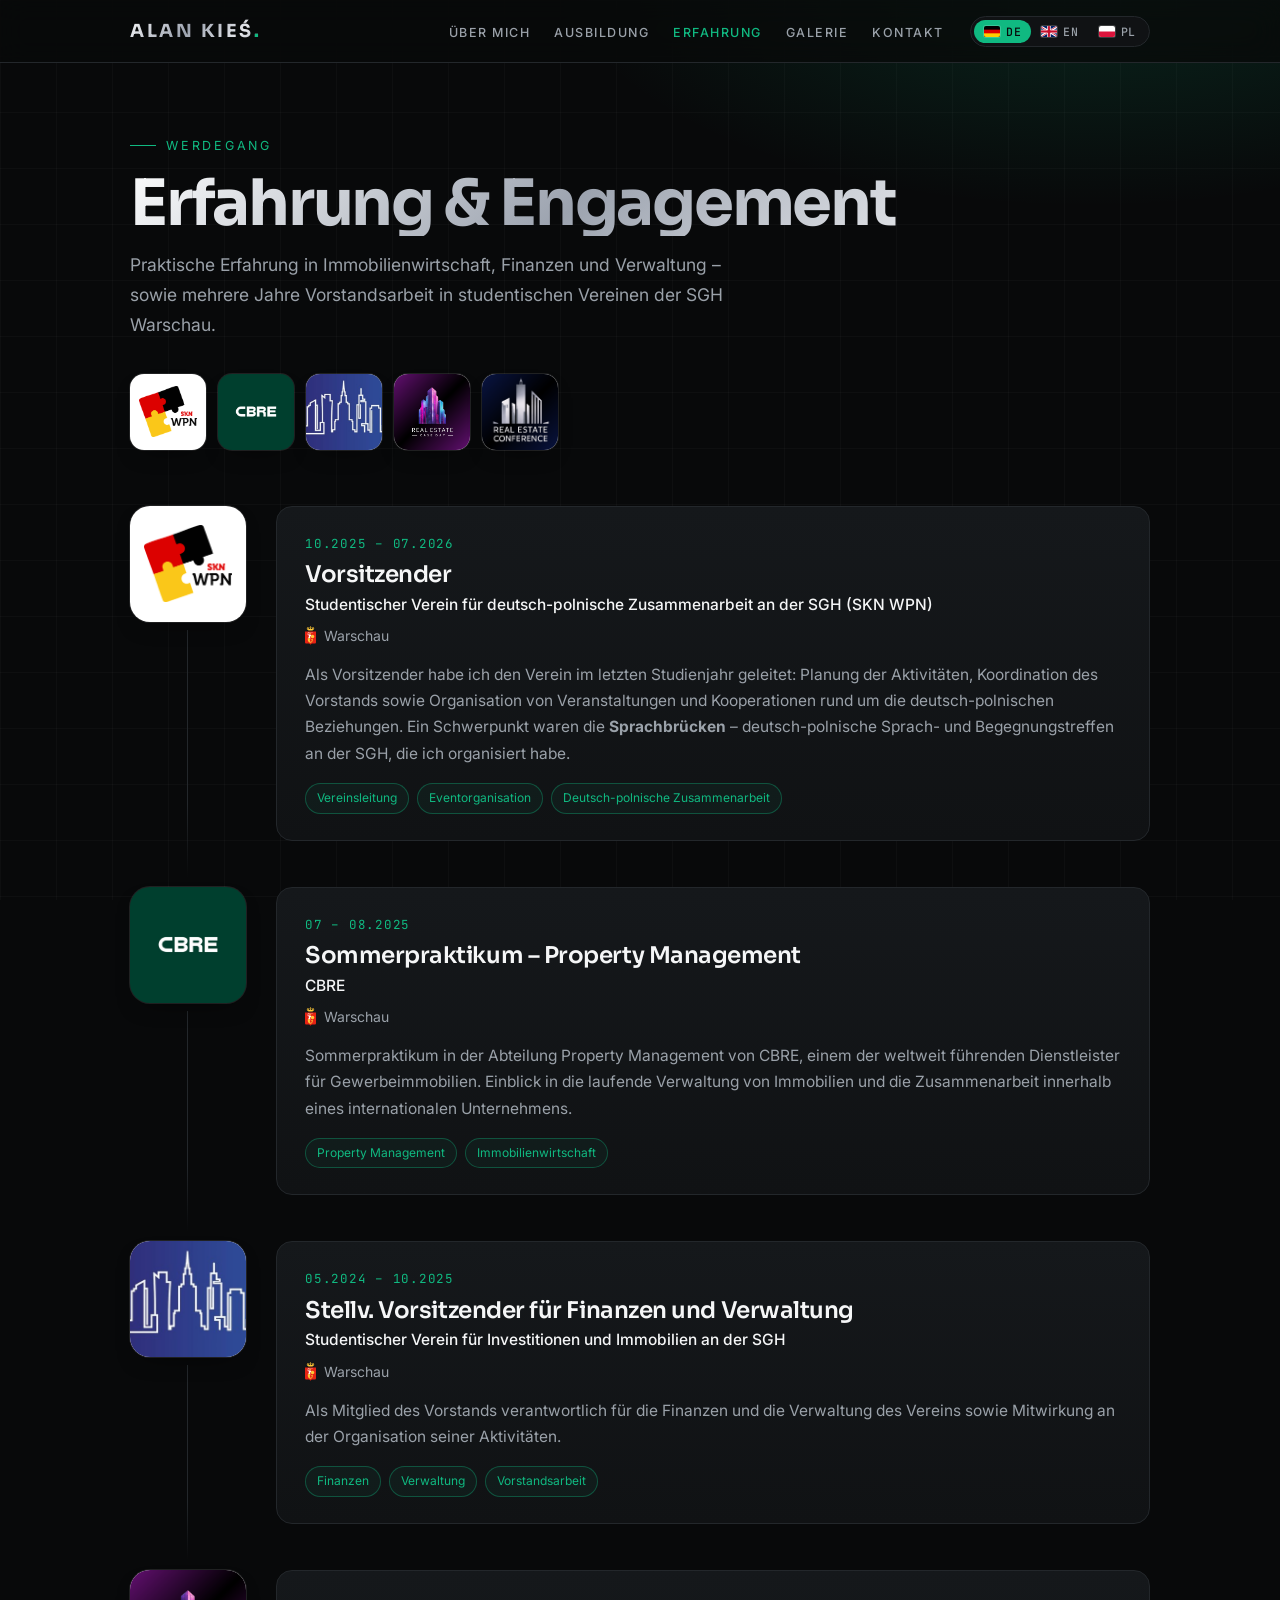
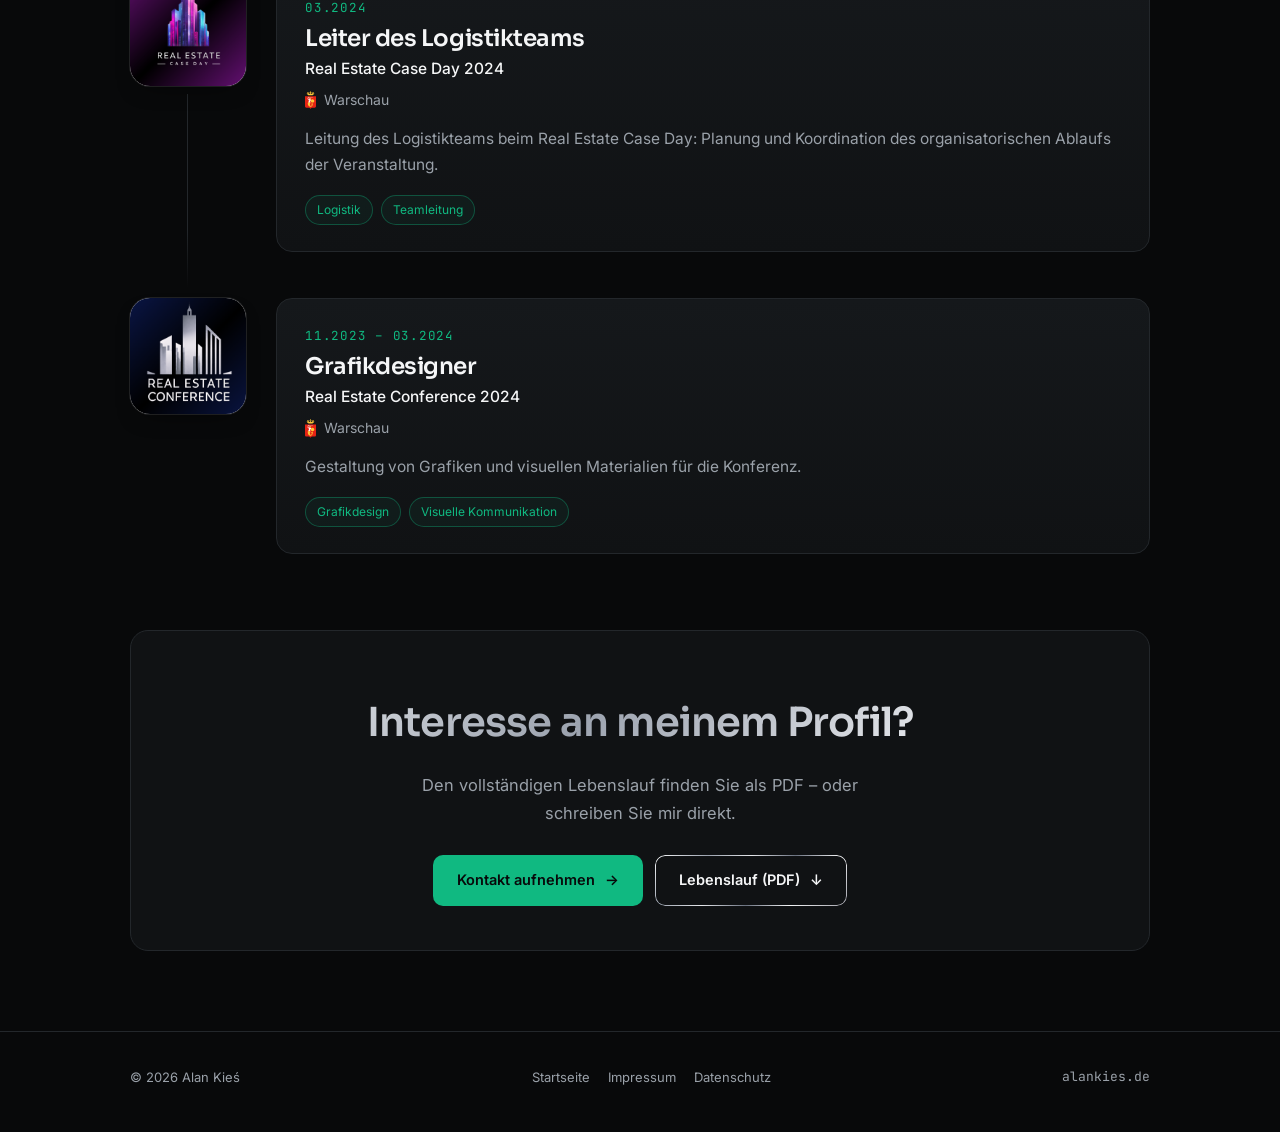
==== erfahrung.html @ ff62391e "Add files via upload" ====
<!doctype html>
<html lang="de">
<head>
<meta charset="utf-8">
<meta name="viewport" content="width=device-width, initial-scale=1">
<title>Erfahrung – Alan Kieś</title>
<meta name="description" content="Berufliche Erfahrung und studentisches Engagement von Alan Kieś – CBRE, SKN WPN, SGH Warschau.">
<meta name="theme-color" content="#08090a">
<link rel="preconnect" href="https://fonts.googleapis.com">
<link rel="preconnect" href="https://fonts.gstatic.com" crossorigin>
<link href="https://fonts.googleapis.com/css2?family=Sora:wght@300;400;600;700&family=Inter:wght@400;500;600&family=JetBrains+Mono:wght@400;500&display=swap" rel="stylesheet">
<link rel="stylesheet" href="style.css">
</head>
<body>

<nav>
  <div class="wrap">
    <a class="logo chrome" href="index.html">ALAN KIEŚ<span class="dot">.</span></a>
    <div class="nav-right">
      <ul>
        <li><a href="index.html#ueber-mich" data-i18n="nav_about">Über mich</a></li>
        <li><a href="index.html#ausbildung" data-i18n="nav_edu">Ausbildung</a></li>
        <li><a href="erfahrung.html" aria-current="page" data-i18n="nav_exp">Erfahrung</a></li>
        <li><a href="galerie.html" data-i18n="nav_gallery">Galerie</a></li>
        <li><a href="index.html#kontakt" data-i18n="nav_contact">Kontakt</a></li>
      </ul>
      <div class="lang-switch" role="group" aria-label="Sprache / Language / Język">
        <button type="button" data-lang="de" aria-pressed="true"><img class="flag" src="flags/de.svg" alt="">DE</button>
        <button type="button" data-lang="en" aria-pressed="false"><img class="flag" src="flags/gb.svg" alt="">EN</button>
        <button type="button" data-lang="pl" aria-pressed="false"><img class="flag" src="flags/pl.svg" alt="">PL</button>
      </div>
    </div>
  </div>
</nav>

<main class="wrap">
  <header class="page-head">
    <div class="eyebrow" data-i18n="e_eye">Werdegang</div>
    <h1 class="chrome" data-i18n="e_h">Erfahrung &amp; Engagement</h1>
    <p data-i18n="e_p">Praktische Erfahrung in Immobilienwirtschaft, Finanzen und Verwaltung – sowie mehrere Jahre Vorstandsarbeit in studentischen Vereinen der SGH Warschau.</p>
  </header>

  <!-- Logo-Leiste: Klick springt zur Station -->
  <div class="logo-wall">
    <a href="#skn-wpn" title="SKN WPN"><span class="logo-tile"><img src="logos/skn-wpn.png" alt="SKN WPN"></span></a>
    <a href="#cbre" title="CBRE"><span class="logo-tile cbre"><img src="logos/cbre.jpg" alt="CBRE"></span></a>
    <a href="#skn-inwestycji" title="SKN Inwestycji i Nieruchomości"><span class="logo-tile fill"><img src="logos/skn-inwestycji.jpg" alt="SKN Inwestycji i Nieruchomości"></span></a>
    <a href="#case-day" title="Real Estate Case Day 2024"><span class="logo-tile fill"><img src="logos/real-estate-case-day.png" alt="Real Estate Case Day"></span></a>
    <a href="#conference" title="Real Estate Conference 2024"><span class="logo-tile fill"><img src="logos/real-estate-conference.png" alt="Real Estate Conference"></span></a>
  </div>

  <!--
    NEUE STATION HINZUFÜGEN:
    Einen <article class="station"> … </article>-Block kopieren und anpassen.
    Logo in den Ordner "logos/" legen. Für Texte in EN/PL unten im Skript
    neue Schlüssel ergänzen (oder data-i18n weglassen – dann bleibt Deutsch).
  -->
  <div class="timeline">

    <article class="station reveal" id="skn-wpn">
      <div class="logo-tile"><img src="logos/skn-wpn.png" alt="SKN WPN"></div>
      <div class="station-body">
        <div class="date">10.2025 – 07.2026</div>
        <h2 data-i18n="exp1_t">Vorsitzender</h2>
        <div class="org" data-i18n="exp1_w">Studentischer Verein für deutsch-polnische Zusammenarbeit an der SGH (SKN WPN)</div>
        <div class="place"><img class="crest" src="wappen/warszawa.svg" alt=""><span data-i18n="warsaw">Warschau</span></div>
        <p data-i18n="s1_d">Als Vorsitzender habe ich den Verein im letzten Studienjahr geleitet: Planung der Aktivitäten, Koordination des Vorstands sowie Organisation von Veranstaltungen und Kooperationen rund um die deutsch-polnischen Beziehungen. Ein Schwerpunkt waren die <strong>Sprachbrücken</strong> – deutsch-polnische Sprach- und Begegnungstreffen an der SGH, die ich organisiert habe.</p>
        <div class="tags">
          <span class="tag" data-i18n="t_lead">Vereinsleitung</span>
          <span class="tag" data-i18n="t_events">Eventorganisation</span>
          <span class="tag" data-i18n="t_depl">Deutsch-polnische Zusammenarbeit</span>
        </div>
      </div>
    </article>

    <article class="station reveal" id="cbre">
      <div class="logo-tile cbre"><img src="logos/cbre.jpg" alt="CBRE"></div>
      <div class="station-body">
        <div class="date">07 – 08.2025</div>
        <h2 data-i18n="exp2_t">Sommerpraktikum – Property Management</h2>
        <div class="org">CBRE</div>
        <div class="place"><img class="crest" src="wappen/warszawa.svg" alt=""><span data-i18n="warsaw">Warschau</span></div>
        <!-- ▼ Tipp: hier konkrete Aufgaben ergänzen (z. B. Objekte, Reports, Abrechnungen) -->
        <p data-i18n="s2_d">Sommerpraktikum in der Abteilung Property Management von CBRE, einem der weltweit führenden Dienstleister für Gewerbeimmobilien. Einblick in die laufende Verwaltung von Immobilien und die Zusammenarbeit innerhalb eines internationalen Unternehmens.</p>
        <div class="tags">
          <span class="tag">Property Management</span>
          <span class="tag" data-i18n="t_re">Immobilienwirtschaft</span>
        </div>
      </div>
    </article>

    <article class="station reveal" id="skn-inwestycji">
      <div class="logo-tile fill"><img src="logos/skn-inwestycji.jpg" alt="SKN Inwestycji i Nieruchomości"></div>
      <div class="station-body">
        <div class="date">05.2024 – 10.2025</div>
        <h2 data-i18n="exp3_t">Stellv. Vorsitzender für Finanzen und Verwaltung</h2>
        <div class="org" data-i18n="exp3_w">Studentischer Verein für Investitionen und Immobilien an der SGH</div>
        <div class="place"><img class="crest" src="wappen/warszawa.svg" alt=""><span data-i18n="warsaw">Warschau</span></div>
        <p data-i18n="s3_d">Als Mitglied des Vorstands verantwortlich für die Finanzen und die Verwaltung des Vereins sowie Mitwirkung an der Organisation seiner Aktivitäten.</p>
        <div class="tags">
          <span class="tag" data-i18n="t_fin">Finanzen</span>
          <span class="tag" data-i18n="t_admin">Verwaltung</span>
          <span class="tag" data-i18n="t_board">Vorstandsarbeit</span>
        </div>
      </div>
    </article>

    <article class="station reveal" id="case-day">
      <div class="logo-tile fill"><img src="logos/real-estate-case-day.png" alt="Real Estate Case Day"></div>
      <div class="station-body">
        <div class="date">03.2024</div>
        <h2 data-i18n="exp4_t">Leiter des Logistikteams</h2>
        <div class="org">Real Estate Case Day 2024</div>
        <div class="place"><img class="crest" src="wappen/warszawa.svg" alt=""><span data-i18n="warsaw">Warschau</span></div>
        <p data-i18n="s4_d">Leitung des Logistikteams beim Real Estate Case Day: Planung und Koordination des organisatorischen Ablaufs der Veranstaltung.</p>
        <div class="tags">
          <span class="tag" data-i18n="t_log">Logistik</span>
          <span class="tag" data-i18n="t_team">Teamleitung</span>
        </div>
      </div>
    </article>

    <article class="station reveal" id="conference">
      <div class="logo-tile fill"><img src="logos/real-estate-conference.png" alt="Real Estate Conference"></div>
      <div class="station-body">
        <div class="date">11.2023 – 03.2024</div>
        <h2 data-i18n="exp5_t">Grafikdesigner</h2>
        <div class="org">Real Estate Conference 2024</div>
        <div class="place"><img class="crest" src="wappen/warszawa.svg" alt=""><span data-i18n="warsaw">Warschau</span></div>
        <p data-i18n="exp5_d">Gestaltung von Grafiken und visuellen Materialien für die Konferenz.</p>
        <div class="tags">
          <span class="tag" data-i18n="t_design">Grafikdesign</span>
          <span class="tag" data-i18n="t_vis">Visuelle Kommunikation</span>
        </div>
      </div>
    </article>

  </div>

  <div class="contact-box reveal" style="margin:30px 0 40px">
    <h2 class="chrome" data-i18n="e_cta_h">Interesse an meinem Profil?</h2>
    <p data-i18n="e_cta_p">Den vollständigen Lebenslauf finden Sie als PDF – oder schreiben Sie mir direkt.</p>
    <div class="links">
      <a class="btn primary" href="index.html#kontakt"><span data-i18n="btn_contact">Kontakt aufnehmen</span> <span class="arrow">→</span></a>
      <a class="btn ghost" href="cv-alan-kies-deutsch.pdf" target="_blank" rel="noopener"><span data-i18n="btn_cv">Lebenslauf (PDF)</span> <span class="arrow">↓</span></a>
    </div>
  </div>
</main>

<footer>
  <div class="wrap">
    <span>© 2026 Alan Kieś</span>
    <div class="legal">
      <a href="index.html" data-i18n="ft_home">Startseite</a>
      <a href="impressum.html">Impressum</a>
      <a href="impressum.html#datenschutz" data-i18n="ft_privacy">Datenschutz</a>
    </div>
    <span class="mono">alankies.de</span>
  </div>
</footer>

<script>
window.I18N = {
  en: {
    _title: "Experience – Alan Kieś",
    nav_about: "About", nav_edu: "Education", nav_exp: "Experience", nav_gallery: "Gallery", nav_contact: "Contact",
    e_eye: "Career", e_h: "Experience &amp; Engagement",
    e_p: "Hands-on experience in real estate, finance and administration – plus several years of board work in student associations at SGH Warsaw School of Economics.",
    warsaw: "Warsaw",
    exp1_t: "President",
    exp1_w: "Student Association for German-Polish Cooperation at SGH (SKN WPN)",
    s1_d: "As president, I led the association during my final year of studies: planning activities, coordinating the board and organising events and partnerships focused on German-Polish relations. A highlight was the <strong>“Sprachbrücken”</strong> – German-Polish language and networking meetings at SGH that I organised.",
    t_lead: "Leadership", t_events: "Event management", t_depl: "German-Polish cooperation",
    exp2_t: "Summer internship – Property Management",
    s2_d: "Summer internship in the Property Management department of CBRE, one of the world's leading commercial real estate services firms. Insight into day-to-day property management and collaboration within an international company.",
    t_re: "Real estate",
    exp3_t: "Vice President for Finance and Administration",
    exp3_w: "Student Association for Investment and Real Estate at SGH",
    s3_d: "Board member responsible for the association's finances and administration, and involved in organising its activities.",
    t_fin: "Finance", t_admin: "Administration", t_board: "Board work",
    exp4_t: "Head of the Logistics Team",
    s4_d: "Leading the logistics team at the Real Estate Case Day: planning and coordinating the organisational side of the event.",
    t_log: "Logistics", t_team: "Team leadership",
    exp5_t: "Graphic Designer",
    exp5_d: "Designing graphics and visual materials for the conference.",
    t_design: "Graphic design", t_vis: "Visual communication",
    e_cta_h: "Interested in my profile?",
    e_cta_p: "My full CV is available as a PDF – or feel free to contact me directly.",
    btn_contact: "Get in touch", btn_cv: "CV (PDF, German)",
    ft_home: "Home", ft_privacy: "Privacy"
  },
  pl: {
    _title: "Doświadczenie – Alan Kieś",
    nav_about: "O mnie", nav_edu: "Wykształcenie", nav_exp: "Doświadczenie", nav_gallery: "Galeria", nav_contact: "Kontakt",
    e_eye: "Ścieżka", e_h: "Doświadczenie i działalność",
    e_p: "Doświadczenie praktyczne w branży nieruchomości, finansach i administracji – oraz kilka lat pracy w zarządach kół naukowych Szkoły Głównej Handlowej w Warszawie.",
    warsaw: "Warszawa",
    exp1_t: "Przewodniczący",
    exp1_w: "Studenckie Koło Naukowe Współpracy Polsko-Niemieckiej SGH (SKN WPN)",
    s1_d: "Jako przewodniczący kierowałem kołem w ostatnim roku studiów: planowałem działalność, koordynowałem pracę zarządu oraz organizowałem wydarzenia i współpracę związaną ze stosunkami polsko-niemieckimi. Jednym z najważniejszych projektów były <strong>„Sprachbrücken”</strong> – polsko-niemieckie spotkania językowe w SGH, których byłem organizatorem.",
    t_lead: "Kierowanie organizacją", t_events: "Organizacja wydarzeń", t_depl: "Współpraca polsko-niemiecka",
    exp2_t: "Praktyki letnie – Property Management",
    s2_d: "Praktyki letnie w dziale Property Management firmy CBRE, jednej z wiodących na świecie firm doradczych na rynku nieruchomości komercyjnych. Wgląd w bieżące zarządzanie nieruchomościami i pracę w międzynarodowej firmie.",
    t_re: "Rynek nieruchomości",
    exp3_t: "Wiceprzewodniczący ds. finansów i administracji",
    exp3_w: "Studenckie Koło Naukowe Inwestycji i Nieruchomości SGH",
    s3_d: "Członek zarządu odpowiedzialny za finanse i administrację koła oraz współorganizator jego działalności.",
    t_fin: "Finanse", t_admin: "Administracja", t_board: "Praca w zarządzie",
    exp4_t: "Kierownik zespołu logistyki",
    s4_d: "Kierowanie zespołem logistyki podczas Real Estate Case Day: planowanie i koordynacja organizacyjnego przebiegu wydarzenia.",
    t_log: "Logistyka", t_team: "Kierowanie zespołem",
    exp5_t: "Grafik",
    exp5_d: "Projektowanie grafik i materiałów wizualnych na konferencję.",
    t_design: "Projektowanie graficzne", t_vis: "Komunikacja wizualna",
    e_cta_h: "Zainteresował Cię mój profil?",
    e_cta_p: "Pełne CV znajdziesz w PDF – możesz też napisać do mnie bezpośrednio.",
    btn_contact: "Skontaktuj się", btn_cv: "CV (PDF, po niemiecku)",
    ft_home: "Strona główna", ft_privacy: "Prywatność"
  }
};
</script>
<script src="i18n.js"></script>
</body>
</html>
---- style.css ----
/* =========================================================
   alankies.de – gemeinsames Stylesheet für alle Seiten
   ========================================================= */
:root{
  --black:#08090a;
  --panel:#101214;
  --panel-2:#15181b;
  --white:#f5f6f7;
  --grey:#9aa1a9;
  --line:#23272b;
  --emerald:#10b981;
  --emerald-deep:#047857;
  --emerald-glow:rgba(16,185,129,.18);
  --chrome:linear-gradient(135deg,#f9fafb 0%,#9ca3af 22%,#e5e7eb 40%,#6b7280 58%,#f3f4f6 76%,#a1a1aa 100%);
  --chrome-line:linear-gradient(90deg,transparent,#d1d5db 30%,#6b7280 50%,#e5e7eb 70%,transparent);
}
*{box-sizing:border-box;margin:0;padding:0}
html{scroll-behavior:smooth}
body{
  background:var(--black); color:var(--white);
  font-family:Inter,system-ui,sans-serif; font-size:16.5px; line-height:1.7;
  -webkit-font-smoothing:antialiased;
  background-image:
    radial-gradient(ellipse 60% 40% at 85% -5%, var(--emerald-glow), transparent 70%),
    linear-gradient(rgba(255,255,255,.025) 1px, transparent 1px),
    linear-gradient(90deg, rgba(255,255,255,.025) 1px, transparent 1px);
  background-size:auto, 56px 56px, 56px 56px;
  background-attachment:fixed;
  min-height:100vh; display:flex; flex-direction:column;
}
main{flex:1}
::selection{background:var(--emerald);color:var(--black)}
.wrap{max-width:1060px;margin:0 auto;padding:0 20px}
.mono{font-family:"JetBrains Mono",monospace}
a{color:inherit}

/* ---------- Chrom-Effekte ---------- */
.chrome{
  background:var(--chrome); background-size:200% 200%;
  -webkit-background-clip:text; background-clip:text; color:transparent;
  animation:shine 9s ease-in-out infinite;
}
@keyframes shine{0%,100%{background-position:0% 50%}50%{background-position:100% 50%}}
.rule{height:1px;background:var(--chrome-line);opacity:.55;border:0}

/* ---------- Navigation ---------- */
nav{position:sticky;top:0;z-index:20;
    background:rgba(8,9,10,.78);backdrop-filter:blur(14px);-webkit-backdrop-filter:blur(14px);
    border-bottom:1px solid var(--line)}
nav .wrap{display:flex;justify-content:space-between;align-items:center;min-height:62px;gap:18px}
.logo{font-family:Sora,sans-serif;font-weight:700;font-size:18px;letter-spacing:.14em;text-decoration:none;white-space:nowrap}
.logo .dot{color:var(--emerald);-webkit-text-fill-color:var(--emerald)}
.nav-right{display:flex;align-items:center;gap:26px}
nav ul{list-style:none;display:flex;gap:24px}
nav ul a{color:var(--grey);text-decoration:none;font-size:12.5px;font-weight:500;letter-spacing:.12em;text-transform:uppercase;transition:color .2s;white-space:nowrap}
nav ul a:hover, nav ul a[aria-current="page"]{color:var(--emerald)}

/* Sprachumschalter */
.lang-switch{display:flex;border:1px solid var(--line);border-radius:999px;padding:3px;background:var(--panel)}
.lang-switch button{
  font-family:"JetBrains Mono",monospace;font-size:11.5px;font-weight:500;letter-spacing:.06em;
  background:none;border:0;color:var(--grey);padding:4px 10px;border-radius:999px;cursor:pointer;transition:all .2s}
.lang-switch button:hover{color:var(--white)}
.lang-switch button[aria-pressed="true"]{background:var(--emerald);color:var(--black)}

@media (max-width:760px){
  nav .wrap{flex-wrap:wrap;padding-top:10px;padding-bottom:10px;row-gap:8px}
  .nav-right{display:contents}
  nav ul{order:3;width:100%;overflow-x:auto;gap:20px;padding-bottom:2px;scrollbar-width:none}
  nav ul::-webkit-scrollbar{display:none}
}

/* ---------- Buttons & Chips ---------- */
.eyebrow{font-size:12.5px;letter-spacing:.22em;text-transform:uppercase;color:var(--emerald);display:flex;align-items:center;gap:10px}
.eyebrow::before{content:"";width:26px;height:1px;background:var(--emerald)}
.chip{font-size:13px;padding:6px 14px;border-radius:999px;color:var(--white);background:var(--panel);border:1px solid var(--line)}
.chip i{font-style:normal;color:var(--emerald);margin-right:6px}
.btn{display:inline-flex;align-items:center;gap:10px;padding:13px 24px;border-radius:10px;
     font-weight:600;font-size:14.5px;text-decoration:none;transition:transform .2s,box-shadow .2s,background .2s}
.btn.primary{background:var(--emerald);color:var(--black)}
.btn.primary:hover{transform:translateY(-2px);box-shadow:0 10px 30px -8px rgba(16,185,129,.55)}
.btn.ghost{color:var(--white);position:relative;background:var(--panel);isolation:isolate}
.btn.ghost::before,.chrome-border::before{content:"";position:absolute;inset:0;border-radius:inherit;padding:1px;background:var(--chrome);
     -webkit-mask:linear-gradient(#000 0 0) content-box,linear-gradient(#000 0 0);-webkit-mask-composite:xor;mask-composite:exclude;z-index:-1;pointer-events:none}
.btn.ghost:hover{transform:translateY(-2px)}
.arrow{transition:transform .2s}
.btn:hover .arrow{transform:translateX(3px)}

/* ---------- Hero ---------- */
.hero{padding:76px 0 80px;display:grid;grid-template-columns:minmax(0,1fr) minmax(300px,410px);gap:64px;align-items:center}
h1{font-family:Sora,sans-serif;font-weight:700;font-size:clamp(46px,7vw,82px);line-height:1;letter-spacing:-.035em;margin:18px 0 22px}
.tagline{font-size:19px;color:var(--grey);max-width:560px}
.tagline strong{color:var(--white);font-weight:500}
.meta{margin-top:28px;display:flex;flex-wrap:wrap;gap:10px}
.cta{margin-top:36px;display:flex;flex-wrap:wrap;gap:14px}

/* Foto: natürliches Seitenverhältnis, kein Zuschnitt, versetzter Rahmen dahinter */
.portrait{position:relative;margin:0 18px 18px 0;isolation:isolate}
.portrait img{position:relative;display:block;width:100%;height:auto;border-radius:14px;
              box-shadow:0 40px 80px -36px rgba(0,0,0,.9),0 0 0 1px rgba(255,255,255,.08)}
.portrait::before{content:"";position:absolute;inset:18px -18px -18px 18px;border-radius:14px;z-index:-1;
                  border:1px solid rgba(16,185,129,.55);
                  background:linear-gradient(160deg,rgba(16,185,129,.16),rgba(16,185,129,0) 60%)}
.portrait::after{content:"";position:absolute;right:-70px;top:-50px;width:240px;height:240px;border-radius:50%;z-index:-2;
                 background:radial-gradient(circle,rgba(16,185,129,.22),transparent 70%)}
@media (max-width:820px){
  .hero{grid-template-columns:1fr;gap:40px;padding-top:40px}
  .portrait{order:-1;width:min(340px,82%)}
}

/* Wappen & Flaggen */
.crest{height:1.35em;width:auto;vertical-align:-.3em;margin-right:6px}
.chip .crest{height:18px;vertical-align:-4px;margin-right:4px}
.chip .crest + .crest{margin-left:-2px}
.flag{display:inline-block;width:22px;height:15px;object-fit:cover;border-radius:3px;box-shadow:0 0 0 1px rgba(255,255,255,.18)}
.lang-switch button{display:inline-flex;align-items:center;gap:6px}
.lang-switch .flag{width:16px;height:11px;border-radius:2px}
@media (max-width:420px){ .lang-switch .flag{display:none} }

/* Logo-Kacheln */
.logo-tile{position:relative;display:block;flex:none;width:68px;height:68px;border-radius:14px;overflow:hidden;background:#fff;
           box-shadow:0 0 0 1px rgba(255,255,255,.1),0 10px 24px -14px rgba(0,0,0,.8)}
.logo-tile img{position:absolute;inset:0;width:100%;height:100%;object-fit:contain;padding:9px}
.logo-tile.cbre{background:#003f2e}
.logo-tile.cbre img{padding:8px}
.logo-tile.fill img{object-fit:cover;padding:0}
.logo-tile.crest-tile{background:var(--panel-2)}
.logo-tile.crest-tile img{padding:10px}

/* ---------- Abschnitte ---------- */
section{padding:72px 0}
.sec-head{display:flex;align-items:baseline;gap:16px;margin-bottom:34px}
.sec-num{font-family:"JetBrains Mono",monospace;font-size:13px;color:var(--emerald)}
h2{font-family:Sora,sans-serif;font-weight:600;font-size:30px;letter-spacing:-.02em}
.lead p{color:var(--grey);font-size:17.5px;max-width:760px}
.lead p strong{color:var(--white);font-weight:500}
.lead p + p{margin-top:16px}

.card{background:linear-gradient(180deg,var(--panel-2),var(--panel));border:1px solid var(--line);border-radius:14px;
      padding:24px 26px;display:grid;grid-template-columns:150px 1fr;gap:22px;transition:border-color .25s,transform .25s}
.card + .card{margin-top:14px}
.card:hover{border-color:rgba(16,185,129,.45);transform:translateY(-2px)}
.card.with-logo{grid-template-columns:68px 1fr;align-items:start}
.card.with-logo .when{padding:0;margin-bottom:4px}
.more{margin-top:26px;display:flex;justify-content:flex-end}
.when{font-family:"JetBrains Mono",monospace;font-size:12.5px;color:var(--grey);text-transform:uppercase;letter-spacing:.06em;padding-top:3px}
.card h3{font-family:Sora,sans-serif;font-size:17.5px;font-weight:600;letter-spacing:-.01em}
.where{color:var(--emerald);font-size:14.5px;font-weight:500;margin-top:2px}
.card p{color:var(--grey);font-size:15.5px;margin-top:8px}
@media (max-width:600px){
  .card{grid-template-columns:1fr;gap:6px}
  .card.with-logo{grid-template-columns:52px 1fr;gap:16px;padding:20px}
  .card.with-logo .logo-tile{width:52px;height:52px;border-radius:11px}
}

.feature{margin-top:22px;position:relative;border-radius:16px;padding:30px 30px 28px;background:var(--panel);isolation:isolate;overflow:hidden}
.feature::after{content:"";position:absolute;right:-80px;top:-80px;width:220px;height:220px;border-radius:50%;
     background:radial-gradient(circle,rgba(16,185,129,.22),transparent 70%);z-index:-1}
.feature .label{font-family:"JetBrains Mono",monospace;font-size:12px;letter-spacing:.18em;text-transform:uppercase;color:var(--emerald)}
.feature h3{font-family:Sora,sans-serif;font-weight:400;font-size:clamp(19px,3vw,23px);line-height:1.4;margin:12px 0;letter-spacing:-.01em}
.feature p{color:var(--grey);font-size:15.5px}

/* Erfolge */
.awards{display:grid;grid-template-columns:repeat(auto-fit,minmax(210px,1fr));gap:14px}
.award{background:var(--panel);border:1px solid var(--line);border-radius:14px;padding:22px;transition:border-color .25s}
.award:hover{border-color:rgba(16,185,129,.45)}
.award .yr{font-family:"JetBrains Mono",monospace;font-size:12px;color:var(--emerald);letter-spacing:.06em}
.award strong{display:block;font-family:Sora,sans-serif;font-weight:600;font-size:16px;margin-top:6px;line-height:1.4}
.award span{color:var(--grey);font-size:14px}

/* Sprachen */
.langs{display:grid;grid-template-columns:repeat(auto-fit,minmax(200px,1fr));gap:14px}
.lang{background:var(--panel);border:1px solid var(--line);border-radius:14px;padding:22px}
.lang-top{display:flex;align-items:center;justify-content:space-between;gap:10px}
.lang .flag{width:30px;height:20px}
.lang .zh-badge{font-family:Sora,sans-serif;font-size:14px;color:#ffde00;background:#de2910;width:30px;height:20px;border-radius:3px;display:grid;place-items:center;line-height:1}
.lang strong{font-family:Sora,sans-serif;font-weight:600;font-size:18px;display:block}
.lang span{color:var(--grey);font-size:14.5px}
.bar{height:3px;background:var(--line);border-radius:3px;margin-top:16px;overflow:hidden}
.bar b{display:block;height:100%;background:linear-gradient(90deg,var(--emerald-deep),var(--emerald))}

/* Kontakt */
.contact-box{background:var(--panel);border:1px solid var(--line);border-radius:18px;padding:44px 34px;text-align:center}
.contact-box h2{font-size:clamp(28px,5vw,40px);margin:14px 0}
.contact-box p{color:var(--grey);max-width:500px;margin:0 auto}
.links{display:flex;flex-wrap:wrap;justify-content:center;gap:12px;margin-top:28px}
.phones{display:flex;flex-wrap:wrap;justify-content:center;gap:12px;margin-top:22px}
.phone{display:flex;align-items:center;gap:12px;padding:12px 18px;border-radius:12px;border:1px solid var(--line);
       background:var(--panel-2);text-decoration:none;transition:border-color .2s}
.phone:hover{border-color:var(--emerald)}
.phone .cc{font-family:"JetBrains Mono",monospace;font-size:11.5px;color:var(--black);background:var(--emerald);padding:2px 7px;border-radius:5px;font-weight:500}
.phone .num{font-family:"JetBrains Mono",monospace;font-size:14.5px}
.mail-plain{margin-top:18px;font-size:14px;color:var(--grey)}
.mail-plain a{color:var(--white);text-decoration:none;border-bottom:1px solid var(--line)}
.mail-plain a:hover{color:var(--emerald);border-color:var(--emerald)}

/* ---------- Footer ---------- */
footer{padding:34px 0 44px;color:var(--grey);font-size:13px;border-top:1px solid var(--line);margin-top:40px}
footer .wrap{display:flex;justify-content:space-between;align-items:center;flex-wrap:wrap;gap:12px}
footer nav, footer .legal{display:flex;gap:18px;flex-wrap:wrap;position:static;background:none;border:0;backdrop-filter:none}
footer a{color:var(--grey);text-decoration:none}
footer a:hover{color:var(--emerald)}

/* ---------- Unterseiten ---------- */
.page-head{padding:72px 0 34px}
.page-head h1{font-size:clamp(40px,6vw,64px);margin:16px 0 14px}
.page-head p{color:var(--grey);font-size:17.5px;max-width:620px}

/* Galerie */
.gallery{columns:3 260px;column-gap:16px;padding-bottom:40px}
.shot{break-inside:avoid;margin:0 0 16px;background:var(--panel);border:1px solid var(--line);border-radius:14px;overflow:hidden;cursor:zoom-in;transition:border-color .25s,transform .25s}
.shot:hover{border-color:rgba(16,185,129,.5);transform:translateY(-2px)}
.shot img{display:block;width:100%;height:auto}
.shot figcaption{padding:14px 16px 16px;font-size:14.5px;color:var(--grey);line-height:1.5}
.shot figcaption b{display:block;font-family:"JetBrains Mono",monospace;font-weight:400;font-size:11.5px;color:var(--emerald);letter-spacing:.06em;margin-bottom:4px}
.empty{color:var(--grey);border:1px dashed var(--line);border-radius:14px;padding:40px;text-align:center}

.lightbox{position:fixed;inset:0;z-index:50;background:rgba(5,6,7,.94);display:none;align-items:center;justify-content:center;padding:24px;flex-direction:column;gap:16px}
.lightbox.open{display:flex}
.lightbox img{max-width:min(1100px,100%);max-height:78vh;border-radius:10px;object-fit:contain}
.lightbox p{color:var(--white);max-width:700px;text-align:center;font-size:15.5px}
.lb-btn{position:absolute;background:var(--panel);border:1px solid var(--line);color:var(--white);width:46px;height:46px;border-radius:50%;
        font-size:20px;cursor:pointer;display:grid;place-items:center;transition:border-color .2s}
.lb-btn:hover{border-color:var(--emerald);color:var(--emerald)}
.lb-close{top:18px;right:18px}
.lb-prev{left:18px;top:50%;transform:translateY(-50%)}
.lb-next{right:18px;top:50%;transform:translateY(-50%)}
@media (max-width:600px){.lb-prev,.lb-next{top:auto;bottom:18px;transform:none}}

/* Erfahrung – Unterseite */
.logo-wall{display:flex;flex-wrap:wrap;gap:12px;margin-bottom:56px}
.logo-wall a{transition:transform .2s}
.logo-wall a:hover{transform:translateY(-3px)}
.logo-wall .logo-tile{width:76px;height:76px}
.timeline{position:relative;padding-left:0}
.station{position:relative;display:grid;grid-template-columns:116px 1fr;gap:30px;padding:0 0 46px;scroll-margin-top:90px}
.station:not(:last-child)::before{content:"";position:absolute;left:57px;top:124px;bottom:10px;width:1px;
     background:linear-gradient(var(--line),var(--line) 70%,transparent)}
.station .logo-tile{width:116px;height:116px;border-radius:20px}
.station .logo-tile img{padding:14px}
.station .logo-tile.fill img{padding:0}
.station-body{background:linear-gradient(180deg,var(--panel-2),var(--panel));border:1px solid var(--line);border-radius:16px;padding:26px 28px;transition:border-color .25s}
.station:hover .station-body{border-color:rgba(16,185,129,.45)}
.station .date{font-family:"JetBrains Mono",monospace;font-size:12.5px;color:var(--emerald);letter-spacing:.06em}
.station h2{font-size:23px;margin:6px 0 2px;line-height:1.3}
.station .org{color:var(--white);font-weight:500;font-size:15.5px}
.station .place{color:var(--grey);font-size:14px;margin-top:6px;display:flex;align-items:center;gap:2px}
.station p{color:var(--grey);font-size:15.5px;margin-top:14px}
.tags{display:flex;flex-wrap:wrap;gap:8px;margin-top:16px}
.tag{font-size:12px;padding:4px 11px;border-radius:999px;border:1px solid rgba(16,185,129,.35);color:var(--emerald);background:rgba(16,185,129,.06)}
@media (max-width:640px){
  .station{grid-template-columns:1fr;gap:14px;padding-bottom:30px}
  .station::before{display:none}
  .station .logo-tile{width:72px;height:72px;border-radius:14px}
  .station-body{padding:22px}
}

/* Impressum */
.legal-text{max-width:720px;padding-bottom:40px}
.legal-text h2{font-size:22px;margin:38px 0 12px}
.legal-text h3{font-family:Sora,sans-serif;font-size:16.5px;font-weight:600;margin:24px 0 8px}
.legal-text p,.legal-text li{color:var(--grey);font-size:15.5px}
.legal-text p + p{margin-top:10px}
.legal-text ul{padding-left:20px;margin-top:8px}
.legal-text a{color:var(--emerald);text-decoration:none}
.legal-box{background:var(--panel);border:1px solid var(--line);border-radius:14px;padding:22px 24px;margin-top:12px}
.legal-box p{color:var(--white)}
.todo{color:#fbbf24;font-family:"JetBrains Mono",monospace;font-size:14px}
.note{border-left:2px solid var(--emerald);padding:10px 16px;background:var(--panel);border-radius:0 10px 10px 0;margin-bottom:10px}

/* ---------- Animation ---------- */
.reveal{opacity:0;transform:translateY(16px);transition:opacity .7s ease,transform .7s ease}
.reveal.in{opacity:1;transform:none}
@media (prefers-reduced-motion:reduce){
  .chrome{animation:none}
  .reveal{opacity:1;transform:none;transition:none}
  html{scroll-behavior:auto}
}
@media (max-width:640px){ .logo-wall{gap:10px} .logo-wall .logo-tile{width:58px;height:58px;border-radius:12px} .logo-wall .logo-tile img{padding:6px} .logo-wall .logo-tile.fill img{padding:0} }
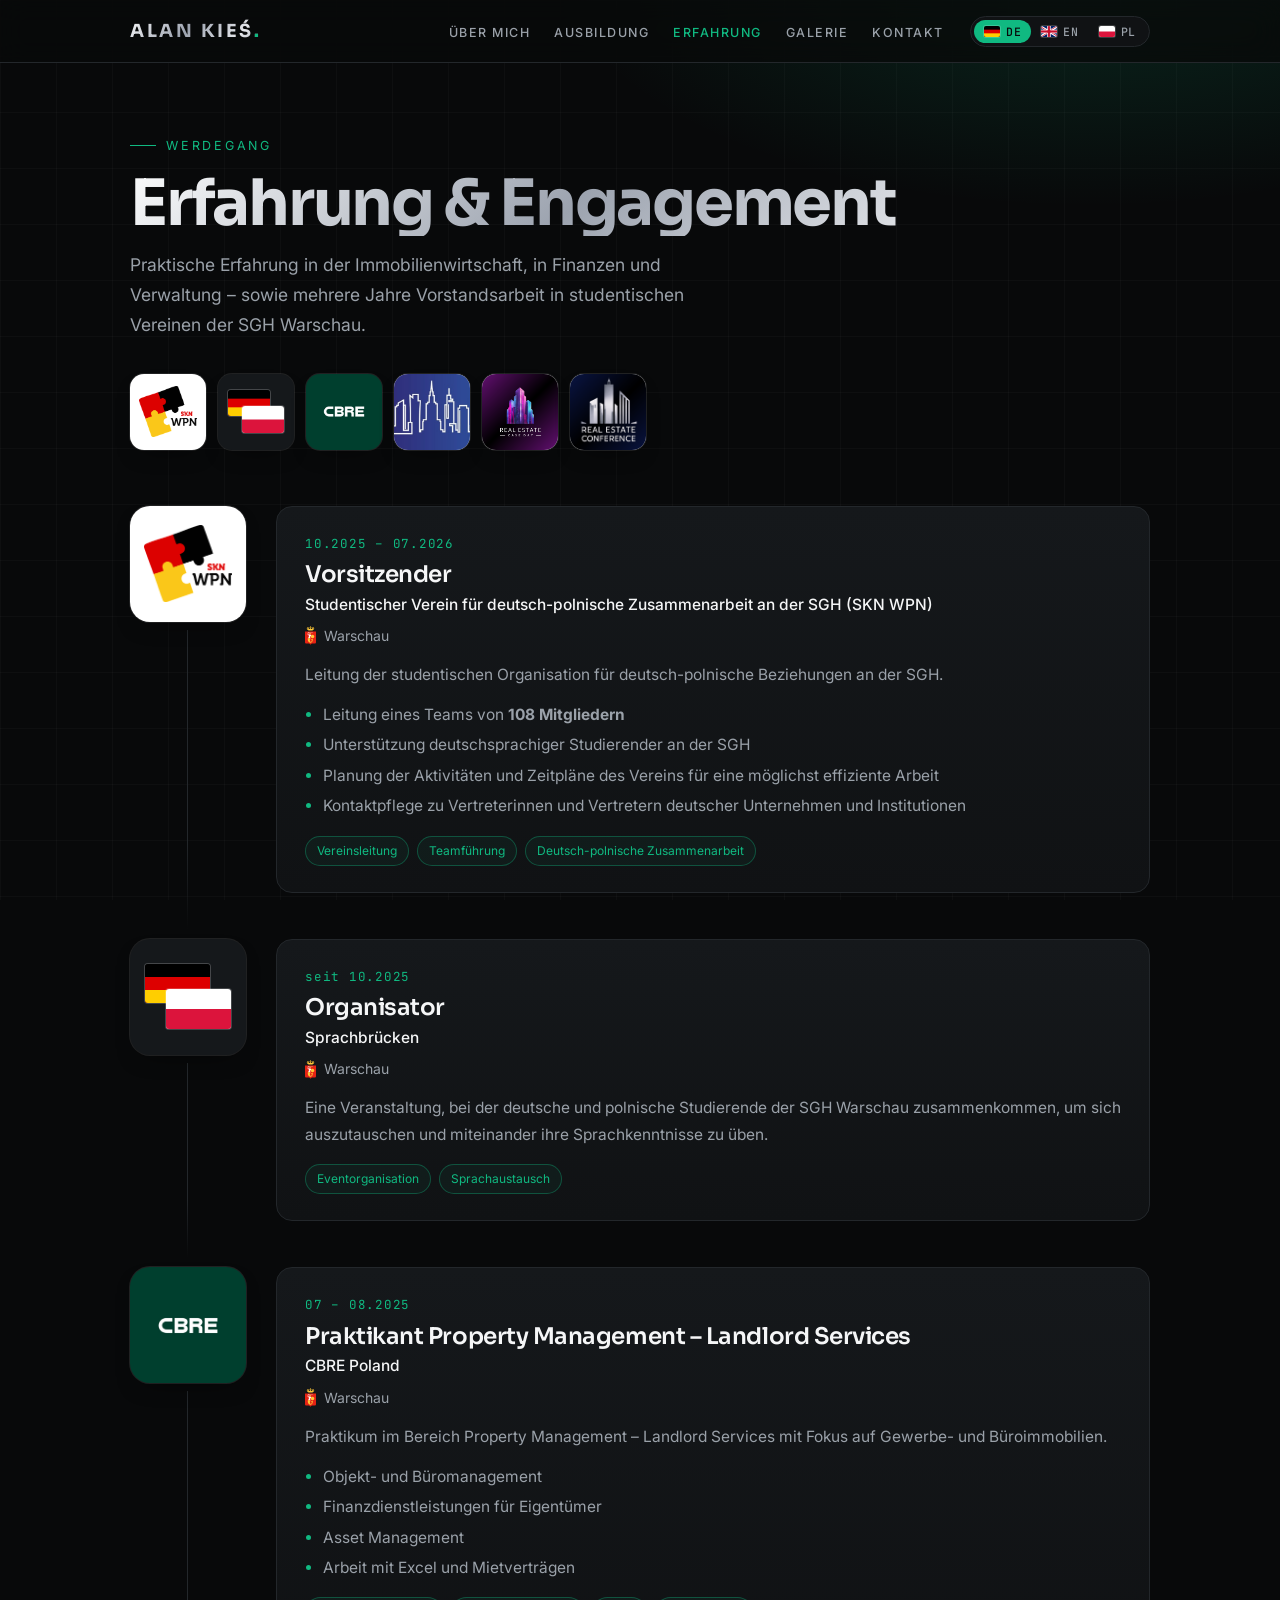
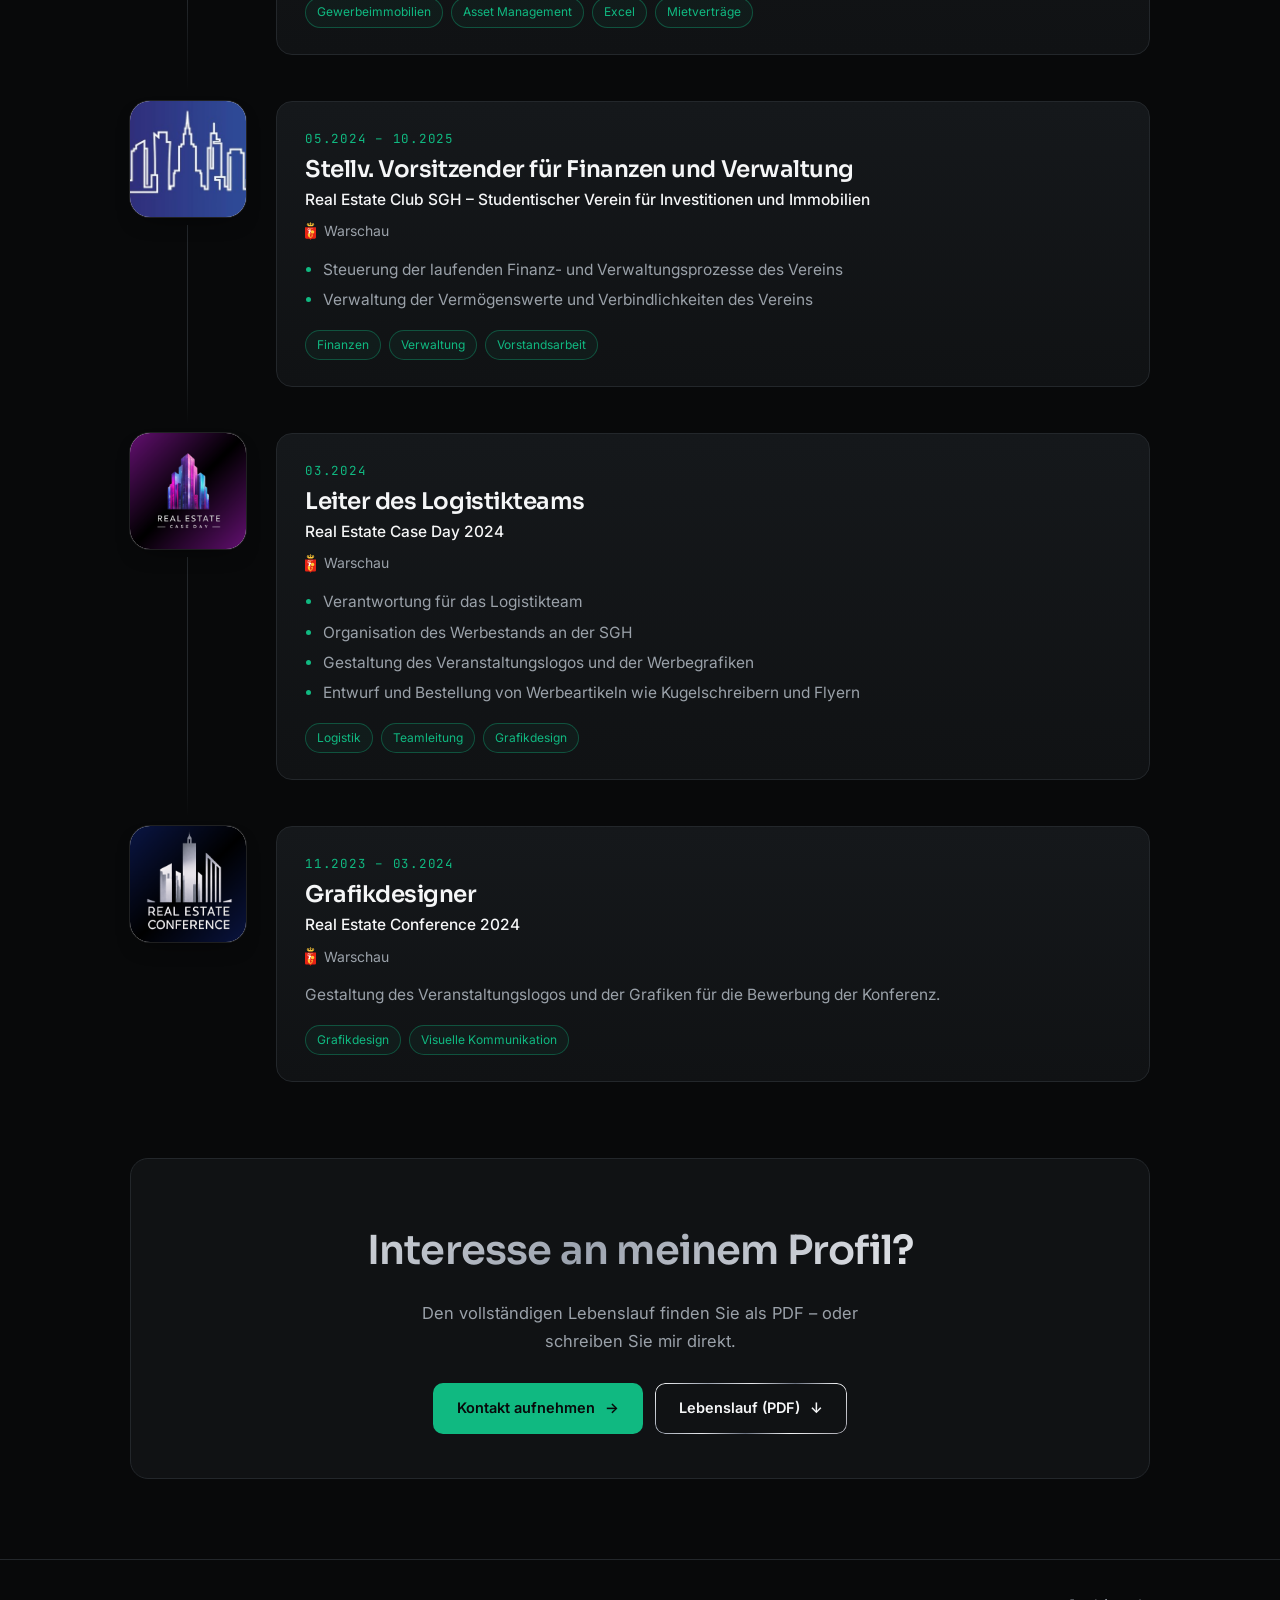
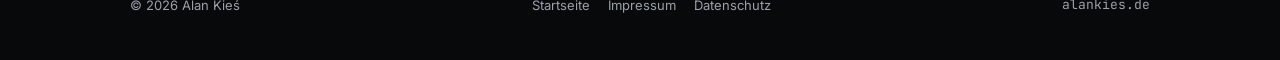
==== commit a19e1691: "Add files via upload" ====
--- a/erfahrung.html
+++ b/erfahrung.html
@@ -4,12 +4,15 @@
 <meta charset="utf-8">
 <meta name="viewport" content="width=device-width, initial-scale=1">
 <title>Erfahrung – Alan Kieś</title>
-<meta name="description" content="Berufliche Erfahrung und studentisches Engagement von Alan Kieś – CBRE, SKN WPN, SGH Warschau.">
+<meta name="description" content="Berufliche Erfahrung und studentisches Engagement von Alan Kieś – CBRE, SKN WPN, Real Estate Club SGH.">
 <meta name="theme-color" content="#08090a">
+<link rel="icon" href="favicon.svg" type="image/svg+xml">
+<link rel="icon" href="favicon.ico" sizes="any">
+<link rel="apple-touch-icon" href="apple-touch-icon.png">
 <link rel="preconnect" href="https://fonts.googleapis.com">
 <link rel="preconnect" href="https://fonts.gstatic.com" crossorigin>
 <link href="https://fonts.googleapis.com/css2?family=Sora:wght@300;400;600;700&family=Inter:wght@400;500;600&family=JetBrains+Mono:wght@400;500&display=swap" rel="stylesheet">
-<link rel="stylesheet" href="style.css">
+<link rel="stylesheet" href="style.css?v=4">
 </head>
 <body>
 
@@ -37,14 +40,15 @@
   <header class="page-head">
     <div class="eyebrow" data-i18n="e_eye">Werdegang</div>
     <h1 class="chrome" data-i18n="e_h">Erfahrung &amp; Engagement</h1>
-    <p data-i18n="e_p">Praktische Erfahrung in Immobilienwirtschaft, Finanzen und Verwaltung – sowie mehrere Jahre Vorstandsarbeit in studentischen Vereinen der SGH Warschau.</p>
+    <p data-i18n="e_p">Praktische Erfahrung in der Immobilienwirtschaft, in Finanzen und Verwaltung – sowie mehrere Jahre Vorstandsarbeit in studentischen Vereinen der SGH Warschau.</p>
   </header>
 
   <!-- Logo-Leiste: Klick springt zur Station -->
   <div class="logo-wall">
     <a href="#skn-wpn" title="SKN WPN"><span class="logo-tile"><img src="logos/skn-wpn.png" alt="SKN WPN"></span></a>
+    <a href="#sprachbruecken" title="Sprachbrücken"><span class="logo-tile flag-duo"><img src="flags/de.svg" alt=""><img src="flags/pl.svg" alt=""></span></a>
     <a href="#cbre" title="CBRE"><span class="logo-tile cbre"><img src="logos/cbre.jpg" alt="CBRE"></span></a>
-    <a href="#skn-inwestycji" title="SKN Inwestycji i Nieruchomości"><span class="logo-tile fill"><img src="logos/skn-inwestycji.jpg" alt="SKN Inwestycji i Nieruchomości"></span></a>
+    <a href="#skn-inwestycji" title="Real Estate Club SGH"><span class="logo-tile fill"><img src="logos/skn-inwestycji.jpg" alt="Real Estate Club SGH"></span></a>
     <a href="#case-day" title="Real Estate Case Day 2024"><span class="logo-tile fill"><img src="logos/real-estate-case-day.png" alt="Real Estate Case Day"></span></a>
     <a href="#conference" title="Real Estate Conference 2024"><span class="logo-tile fill"><img src="logos/real-estate-conference.png" alt="Real Estate Conference"></span></a>
   </div>
@@ -52,8 +56,8 @@
   <!--
     NEUE STATION HINZUFÜGEN:
     Einen <article class="station"> … </article>-Block kopieren und anpassen.
-    Logo in den Ordner "logos/" legen. Für Texte in EN/PL unten im Skript
-    neue Schlüssel ergänzen (oder data-i18n weglassen – dann bleibt Deutsch).
+    Logo in den Ordner "logos/" legen. Für EN/PL unten im Skript neue
+    Schlüssel ergänzen (oder data-i18n weglassen – dann bleibt Deutsch).
   -->
   <div class="timeline">
 
@@ -61,14 +65,35 @@
       <div class="logo-tile"><img src="logos/skn-wpn.png" alt="SKN WPN"></div>
       <div class="station-body">
         <div class="date">10.2025 – 07.2026</div>
-        <h2 data-i18n="exp1_t">Vorsitzender</h2>
-        <div class="org" data-i18n="exp1_w">Studentischer Verein für deutsch-polnische Zusammenarbeit an der SGH (SKN WPN)</div>
-        <div class="place"><img class="crest" src="wappen/warszawa.svg" alt=""><span data-i18n="warsaw">Warschau</span></div>
-        <p data-i18n="s1_d">Als Vorsitzender habe ich den Verein im letzten Studienjahr geleitet: Planung der Aktivitäten, Koordination des Vorstands sowie Organisation von Veranstaltungen und Kooperationen rund um die deutsch-polnischen Beziehungen. Ein Schwerpunkt waren die <strong>Sprachbrücken</strong> – deutsch-polnische Sprach- und Begegnungstreffen an der SGH, die ich organisiert habe.</p>
+        <h2 data-i18n="s1_t">Vorsitzender</h2>
+        <div class="org" data-i18n="s1_o">Studentischer Verein für deutsch-polnische Zusammenarbeit an der SGH (SKN WPN)</div>
+        <div class="place"><img class="crest" src="wappen/warszawa.svg" alt=""><span data-i18n="warsaw">Warschau</span></div>
+        <p data-i18n="s1_d">Leitung der studentischen Organisation für deutsch-polnische Beziehungen an der SGH.</p>
+        <ul data-i18n="s1_l">
+          <li>Leitung eines Teams von <strong>108 Mitgliedern</strong></li>
+          <li>Unterstützung deutschsprachiger Studierender an der SGH</li>
+          <li>Planung der Aktivitäten und Zeitpläne des Vereins für eine möglichst effiziente Arbeit</li>
+          <li>Kontaktpflege zu Vertreterinnen und Vertretern deutscher Unternehmen und Institutionen</li>
+        </ul>
         <div class="tags">
           <span class="tag" data-i18n="t_lead">Vereinsleitung</span>
+          <span class="tag" data-i18n="t_team">Teamführung</span>
+          <span class="tag" data-i18n="t_depl">Deutsch-polnische Zusammenarbeit</span>
+        </div>
+      </div>
+    </article>
+
+    <article class="station reveal" id="sprachbruecken">
+      <div class="logo-tile flag-duo"><img src="flags/de.svg" alt=""><img src="flags/pl.svg" alt=""></div>
+      <div class="station-body">
+        <div class="date" data-i18n="s2_date">seit 10.2025</div>
+        <h2 data-i18n="s2_t">Organisator</h2>
+        <div class="org">Sprachbrücken</div>
+        <div class="place"><img class="crest" src="wappen/warszawa.svg" alt=""><span data-i18n="warsaw">Warschau</span></div>
+        <p data-i18n="s2_d">Eine Veranstaltung, bei der deutsche und polnische Studierende der SGH Warschau zusammenkommen, um sich auszutauschen und miteinander ihre Sprachkenntnisse zu üben.</p>
+        <div class="tags">
           <span class="tag" data-i18n="t_events">Eventorganisation</span>
-          <span class="tag" data-i18n="t_depl">Deutsch-polnische Zusammenarbeit</span>
+          <span class="tag" data-i18n="t_lang">Sprachaustausch</span>
         </div>
       </div>
     </article>
@@ -77,26 +102,36 @@
       <div class="logo-tile cbre"><img src="logos/cbre.jpg" alt="CBRE"></div>
       <div class="station-body">
         <div class="date">07 – 08.2025</div>
-        <h2 data-i18n="exp2_t">Sommerpraktikum – Property Management</h2>
-        <div class="org">CBRE</div>
-        <div class="place"><img class="crest" src="wappen/warszawa.svg" alt=""><span data-i18n="warsaw">Warschau</span></div>
-        <!-- ▼ Tipp: hier konkrete Aufgaben ergänzen (z. B. Objekte, Reports, Abrechnungen) -->
-        <p data-i18n="s2_d">Sommerpraktikum in der Abteilung Property Management von CBRE, einem der weltweit führenden Dienstleister für Gewerbeimmobilien. Einblick in die laufende Verwaltung von Immobilien und die Zusammenarbeit innerhalb eines internationalen Unternehmens.</p>
-        <div class="tags">
-          <span class="tag">Property Management</span>
-          <span class="tag" data-i18n="t_re">Immobilienwirtschaft</span>
+        <h2 data-i18n="s3_t">Praktikant Property Management – Landlord Services</h2>
+        <div class="org">CBRE Poland</div>
+        <div class="place"><img class="crest" src="wappen/warszawa.svg" alt=""><span data-i18n="warsaw">Warschau</span></div>
+        <p data-i18n="s3_d">Praktikum im Bereich Property Management – Landlord Services mit Fokus auf Gewerbe- und Büroimmobilien.</p>
+        <ul data-i18n="s3_l">
+          <li>Objekt- und Büromanagement</li>
+          <li>Finanzdienstleistungen für Eigentümer</li>
+          <li>Asset Management</li>
+          <li>Arbeit mit Excel und Mietverträgen</li>
+        </ul>
+        <div class="tags">
+          <span class="tag" data-i18n="t_cre">Gewerbeimmobilien</span>
+          <span class="tag">Asset Management</span>
+          <span class="tag">Excel</span>
+          <span class="tag" data-i18n="t_lease">Mietverträge</span>
         </div>
       </div>
     </article>
 
     <article class="station reveal" id="skn-inwestycji">
-      <div class="logo-tile fill"><img src="logos/skn-inwestycji.jpg" alt="SKN Inwestycji i Nieruchomości"></div>
+      <div class="logo-tile fill"><img src="logos/skn-inwestycji.jpg" alt="Real Estate Club SGH"></div>
       <div class="station-body">
         <div class="date">05.2024 – 10.2025</div>
-        <h2 data-i18n="exp3_t">Stellv. Vorsitzender für Finanzen und Verwaltung</h2>
-        <div class="org" data-i18n="exp3_w">Studentischer Verein für Investitionen und Immobilien an der SGH</div>
-        <div class="place"><img class="crest" src="wappen/warszawa.svg" alt=""><span data-i18n="warsaw">Warschau</span></div>
-        <p data-i18n="s3_d">Als Mitglied des Vorstands verantwortlich für die Finanzen und die Verwaltung des Vereins sowie Mitwirkung an der Organisation seiner Aktivitäten.</p>
+        <h2 data-i18n="s4_t">Stellv. Vorsitzender für Finanzen und Verwaltung</h2>
+        <div class="org" data-i18n="s4_o">Real Estate Club SGH – Studentischer Verein für Investitionen und Immobilien</div>
+        <div class="place"><img class="crest" src="wappen/warszawa.svg" alt=""><span data-i18n="warsaw">Warschau</span></div>
+        <ul data-i18n="s4_l">
+          <li>Steuerung der laufenden Finanz- und Verwaltungsprozesse des Vereins</li>
+          <li>Verwaltung der Vermögenswerte und Verbindlichkeiten des Vereins</li>
+        </ul>
         <div class="tags">
           <span class="tag" data-i18n="t_fin">Finanzen</span>
           <span class="tag" data-i18n="t_admin">Verwaltung</span>
@@ -109,13 +144,19 @@
       <div class="logo-tile fill"><img src="logos/real-estate-case-day.png" alt="Real Estate Case Day"></div>
       <div class="station-body">
         <div class="date">03.2024</div>
-        <h2 data-i18n="exp4_t">Leiter des Logistikteams</h2>
+        <h2 data-i18n="s5_t">Leiter des Logistikteams</h2>
         <div class="org">Real Estate Case Day 2024</div>
         <div class="place"><img class="crest" src="wappen/warszawa.svg" alt=""><span data-i18n="warsaw">Warschau</span></div>
-        <p data-i18n="s4_d">Leitung des Logistikteams beim Real Estate Case Day: Planung und Koordination des organisatorischen Ablaufs der Veranstaltung.</p>
+        <ul data-i18n="s5_l">
+          <li>Verantwortung für das Logistikteam</li>
+          <li>Organisation des Werbestands an der SGH</li>
+          <li>Gestaltung des Veranstaltungslogos und der Werbegrafiken</li>
+          <li>Entwurf und Bestellung von Werbeartikeln wie Kugelschreibern und Flyern</li>
+        </ul>
         <div class="tags">
           <span class="tag" data-i18n="t_log">Logistik</span>
-          <span class="tag" data-i18n="t_team">Teamleitung</span>
+          <span class="tag" data-i18n="t_tl">Teamleitung</span>
+          <span class="tag" data-i18n="t_design">Grafikdesign</span>
         </div>
       </div>
     </article>
@@ -124,10 +165,10 @@
       <div class="logo-tile fill"><img src="logos/real-estate-conference.png" alt="Real Estate Conference"></div>
       <div class="station-body">
         <div class="date">11.2023 – 03.2024</div>
-        <h2 data-i18n="exp5_t">Grafikdesigner</h2>
+        <h2 data-i18n="s6_t">Grafikdesigner</h2>
         <div class="org">Real Estate Conference 2024</div>
         <div class="place"><img class="crest" src="wappen/warszawa.svg" alt=""><span data-i18n="warsaw">Warschau</span></div>
-        <p data-i18n="exp5_d">Gestaltung von Grafiken und visuellen Materialien für die Konferenz.</p>
+        <p data-i18n="s6_d">Gestaltung des Veranstaltungslogos und der Grafiken für die Bewerbung der Konferenz.</p>
         <div class="tags">
           <span class="tag" data-i18n="t_design">Grafikdesign</span>
           <span class="tag" data-i18n="t_vis">Visuelle Kommunikation</span>
@@ -167,23 +208,29 @@
     e_eye: "Career", e_h: "Experience &amp; Engagement",
     e_p: "Hands-on experience in real estate, finance and administration – plus several years of board work in student associations at SGH Warsaw School of Economics.",
     warsaw: "Warsaw",
-    exp1_t: "President",
-    exp1_w: "Student Association for German-Polish Cooperation at SGH (SKN WPN)",
-    s1_d: "As president, I led the association during my final year of studies: planning activities, coordinating the board and organising events and partnerships focused on German-Polish relations. A highlight was the <strong>“Sprachbrücken”</strong> – German-Polish language and networking meetings at SGH that I organised.",
-    t_lead: "Leadership", t_events: "Event management", t_depl: "German-Polish cooperation",
-    exp2_t: "Summer internship – Property Management",
-    s2_d: "Summer internship in the Property Management department of CBRE, one of the world's leading commercial real estate services firms. Insight into day-to-day property management and collaboration within an international company.",
-    t_re: "Real estate",
-    exp3_t: "Vice President for Finance and Administration",
-    exp3_w: "Student Association for Investment and Real Estate at SGH",
-    s3_d: "Board member responsible for the association's finances and administration, and involved in organising its activities.",
+    s1_t: "Chairman",
+    s1_o: "Student Circle for Polish-German Cooperation at SGH (SKN WPN)",
+    s1_d: "Leading the student organisation for Polish-German relations at SGH.",
+    s1_l: "<li>Managing a team of <strong>108 members</strong></li><li>Supporting German-speaking students at SGH</li><li>Planning the organisation's activities and schedules to ensure maximum efficiency</li><li>Maintaining contact with representatives of German companies and institutions</li>",
+    t_lead: "Leadership", t_team: "Team management", t_depl: "Polish-German cooperation",
+    s2_date: "since 10.2025",
+    s2_t: "Organiser",
+    s2_d: "An event at which German and Polish students from SGH Warsaw School of Economics come together to exchange ideas and practise their language skills with one another.",
+    t_events: "Event management", t_lang: "Language exchange",
+    s3_t: "Property Management Intern – Landlord Services",
+    s3_d: "Internship in Property Management – Landlord Services, focused on commercial and office real estate.",
+    s3_l: "<li>Property and office management</li><li>Financial services for landlords</li><li>Asset management</li><li>Working with Excel and lease agreements</li>",
+    t_cre: "Commercial real estate", t_lease: "Lease agreements",
+    s4_t: "Vice-Chair for Finance and Administration",
+    s4_o: "Real Estate Club SGH – Student Association for Investment and Real Estate",
+    s4_l: "<li>Managing the association's day-to-day financial and administrative operations</li><li>Managing the association's financial assets and liabilities</li>",
     t_fin: "Finance", t_admin: "Administration", t_board: "Board work",
-    exp4_t: "Head of the Logistics Team",
-    s4_d: "Leading the logistics team at the Real Estate Case Day: planning and coordinating the organisational side of the event.",
-    t_log: "Logistics", t_team: "Team leadership",
-    exp5_t: "Graphic Designer",
-    exp5_d: "Designing graphics and visual materials for the conference.",
-    t_design: "Graphic design", t_vis: "Visual communication",
+    s5_t: "Leader of the Logistics Team",
+    s5_l: "<li>Responsible for the logistics team</li><li>Organising the promotional stand at SGH</li><li>Creating the event's logo and promotional graphics</li><li>Designing and ordering promotional items such as pens and leaflets</li>",
+    t_log: "Logistics", t_tl: "Team leadership", t_design: "Graphic design",
+    s6_t: "Graphic Designer",
+    s6_d: "Created the event's logo and graphics for promotional purposes.",
+    t_vis: "Visual communication",
     e_cta_h: "Interested in my profile?",
     e_cta_p: "My full CV is available as a PDF – or feel free to contact me directly.",
     btn_contact: "Get in touch", btn_cv: "CV (PDF, German)",
@@ -195,23 +242,29 @@
     e_eye: "Ścieżka", e_h: "Doświadczenie i działalność",
     e_p: "Doświadczenie praktyczne w branży nieruchomości, finansach i administracji – oraz kilka lat pracy w zarządach kół naukowych Szkoły Głównej Handlowej w Warszawie.",
     warsaw: "Warszawa",
-    exp1_t: "Przewodniczący",
-    exp1_w: "Studenckie Koło Naukowe Współpracy Polsko-Niemieckiej SGH (SKN WPN)",
-    s1_d: "Jako przewodniczący kierowałem kołem w ostatnim roku studiów: planowałem działalność, koordynowałem pracę zarządu oraz organizowałem wydarzenia i współpracę związaną ze stosunkami polsko-niemieckimi. Jednym z najważniejszych projektów były <strong>„Sprachbrücken”</strong> – polsko-niemieckie spotkania językowe w SGH, których byłem organizatorem.",
-    t_lead: "Kierowanie organizacją", t_events: "Organizacja wydarzeń", t_depl: "Współpraca polsko-niemiecka",
-    exp2_t: "Praktyki letnie – Property Management",
-    s2_d: "Praktyki letnie w dziale Property Management firmy CBRE, jednej z wiodących na świecie firm doradczych na rynku nieruchomości komercyjnych. Wgląd w bieżące zarządzanie nieruchomościami i pracę w międzynarodowej firmie.",
-    t_re: "Rynek nieruchomości",
-    exp3_t: "Wiceprzewodniczący ds. finansów i administracji",
-    exp3_w: "Studenckie Koło Naukowe Inwestycji i Nieruchomości SGH",
-    s3_d: "Członek zarządu odpowiedzialny za finanse i administrację koła oraz współorganizator jego działalności.",
+    s1_t: "Przewodniczący",
+    s1_o: "Studenckie Koło Naukowe Współpracy Polsko-Niemieckiej SGH (SKN WPN)",
+    s1_d: "Kierowanie organizacją studencką zajmującą się stosunkami polsko-niemieckimi w SGH.",
+    s1_l: "<li>Zarządzanie zespołem liczącym <strong>108 członków</strong></li><li>Wspieranie studentów niemieckojęzycznych w SGH</li><li>Planowanie działań i harmonogramów koła tak, aby działało jak najefektywniej</li><li>Utrzymywanie kontaktów z przedstawicielami niemieckich firm i instytucji</li>",
+    t_lead: "Kierowanie organizacją", t_team: "Zarządzanie zespołem", t_depl: "Współpraca polsko-niemiecka",
+    s2_date: "od 10.2025",
+    s2_t: "Organizator",
+    s2_d: "Wydarzenie, na którym niemieccy i polscy studenci SGH spotykają się, aby wymieniać się doświadczeniami i wspólnie ćwiczyć języki.",
+    t_events: "Organizacja wydarzeń", t_lang: "Wymiana językowa",
+    s3_t: "Praktykant – Property Management, Landlord Services",
+    s3_d: "Praktyki w dziale Property Management – Landlord Services, skupione na nieruchomościach komercyjnych i biurowych.",
+    s3_l: "<li>Zarządzanie obiektami i biurami</li><li>Obsługa finansowa właścicieli nieruchomości</li><li>Asset management</li><li>Praca w Excelu i z umowami najmu</li>",
+    t_cre: "Nieruchomości komercyjne", t_lease: "Umowy najmu",
+    s4_t: "Wiceprzewodniczący ds. finansów i administracji",
+    s4_o: "Real Estate Club SGH – Studenckie Koło Naukowe Inwestycji i Nieruchomości",
+    s4_l: "<li>Prowadzenie bieżących spraw finansowych i administracyjnych koła</li><li>Zarządzanie aktywami i zobowiązaniami koła</li>",
     t_fin: "Finanse", t_admin: "Administracja", t_board: "Praca w zarządzie",
-    exp4_t: "Kierownik zespołu logistyki",
-    s4_d: "Kierowanie zespołem logistyki podczas Real Estate Case Day: planowanie i koordynacja organizacyjnego przebiegu wydarzenia.",
-    t_log: "Logistyka", t_team: "Kierowanie zespołem",
-    exp5_t: "Grafik",
-    exp5_d: "Projektowanie grafik i materiałów wizualnych na konferencję.",
-    t_design: "Projektowanie graficzne", t_vis: "Komunikacja wizualna",
+    s5_t: "Kierownik zespołu logistyki",
+    s5_l: "<li>Odpowiedzialność za zespół logistyki</li><li>Organizacja stoiska promocyjnego w SGH</li><li>Zaprojektowanie logo wydarzenia i grafik promocyjnych</li><li>Zaprojektowanie i zamówienie gadżetów promocyjnych, m.in. długopisów i ulotek</li>",
+    t_log: "Logistyka", t_tl: "Kierowanie zespołem", t_design: "Projektowanie graficzne",
+    s6_t: "Grafik",
+    s6_d: "Zaprojektowanie logo wydarzenia i grafik do jego promocji.",
+    t_vis: "Komunikacja wizualna",
     e_cta_h: "Zainteresował Cię mój profil?",
     e_cta_p: "Pełne CV znajdziesz w PDF – możesz też napisać do mnie bezpośrednio.",
     btn_contact: "Skontaktuj się", btn_cv: "CV (PDF, po niemiecku)",
@@ -219,6 +272,6 @@
   }
 };
 </script>
-<script src="i18n.js"></script>
+<script src="i18n.js?v=4"></script>
 </body>
 </html>
--- a/style.css
+++ b/style.css
@@ -161,7 +161,7 @@
 .feature p{color:var(--grey);font-size:15.5px}
 
 /* Erfolge */
-.awards{display:grid;grid-template-columns:repeat(auto-fit,minmax(210px,1fr));gap:14px}
+.awards{display:grid;grid-template-columns:repeat(auto-fit,minmax(260px,1fr));gap:14px}
 .award{background:var(--panel);border:1px solid var(--line);border-radius:14px;padding:22px;transition:border-color .25s}
 .award:hover{border-color:rgba(16,185,129,.45)}
 .award .yr{font-family:"JetBrains Mono",monospace;font-size:12px;color:var(--emerald);letter-spacing:.06em}
@@ -277,3 +277,18 @@
   html{scroll-behavior:auto}
 }
 @media (max-width:640px){ .logo-wall{gap:10px} .logo-wall .logo-tile{width:58px;height:58px;border-radius:12px} .logo-wall .logo-tile img{padding:6px} .logo-wall .logo-tile.fill img{padding:0} }
+
+/* Flaggen als Logo-Kachel */
+.logo-tile.flag-one,.logo-tile.flag-duo{background:var(--panel-2)}
+.logo-tile.flag-one img,.logo-tile.flag-duo img{inset:auto;height:auto;padding:0;border-radius:3px;box-shadow:0 0 0 1px rgba(255,255,255,.2)}
+.logo-tile.flag-one img{left:16%;top:50%;width:68%;transform:translateY(-50%)}
+.logo-tile.flag-duo img{width:56%}
+.logo-tile.flag-duo img:first-child{left:13%;top:22%}
+.logo-tile.flag-duo img:last-child{right:13%;bottom:22%}
+
+/* Interessen & Aufzählungen */
+.interests{display:flex;flex-wrap:wrap;gap:8px;margin-top:26px}
+.station ul{margin-top:14px;padding-left:18px}
+.station li{color:var(--grey);font-size:15.5px}
+.station li + li{margin-top:4px}
+.station li::marker{color:var(--emerald)}
